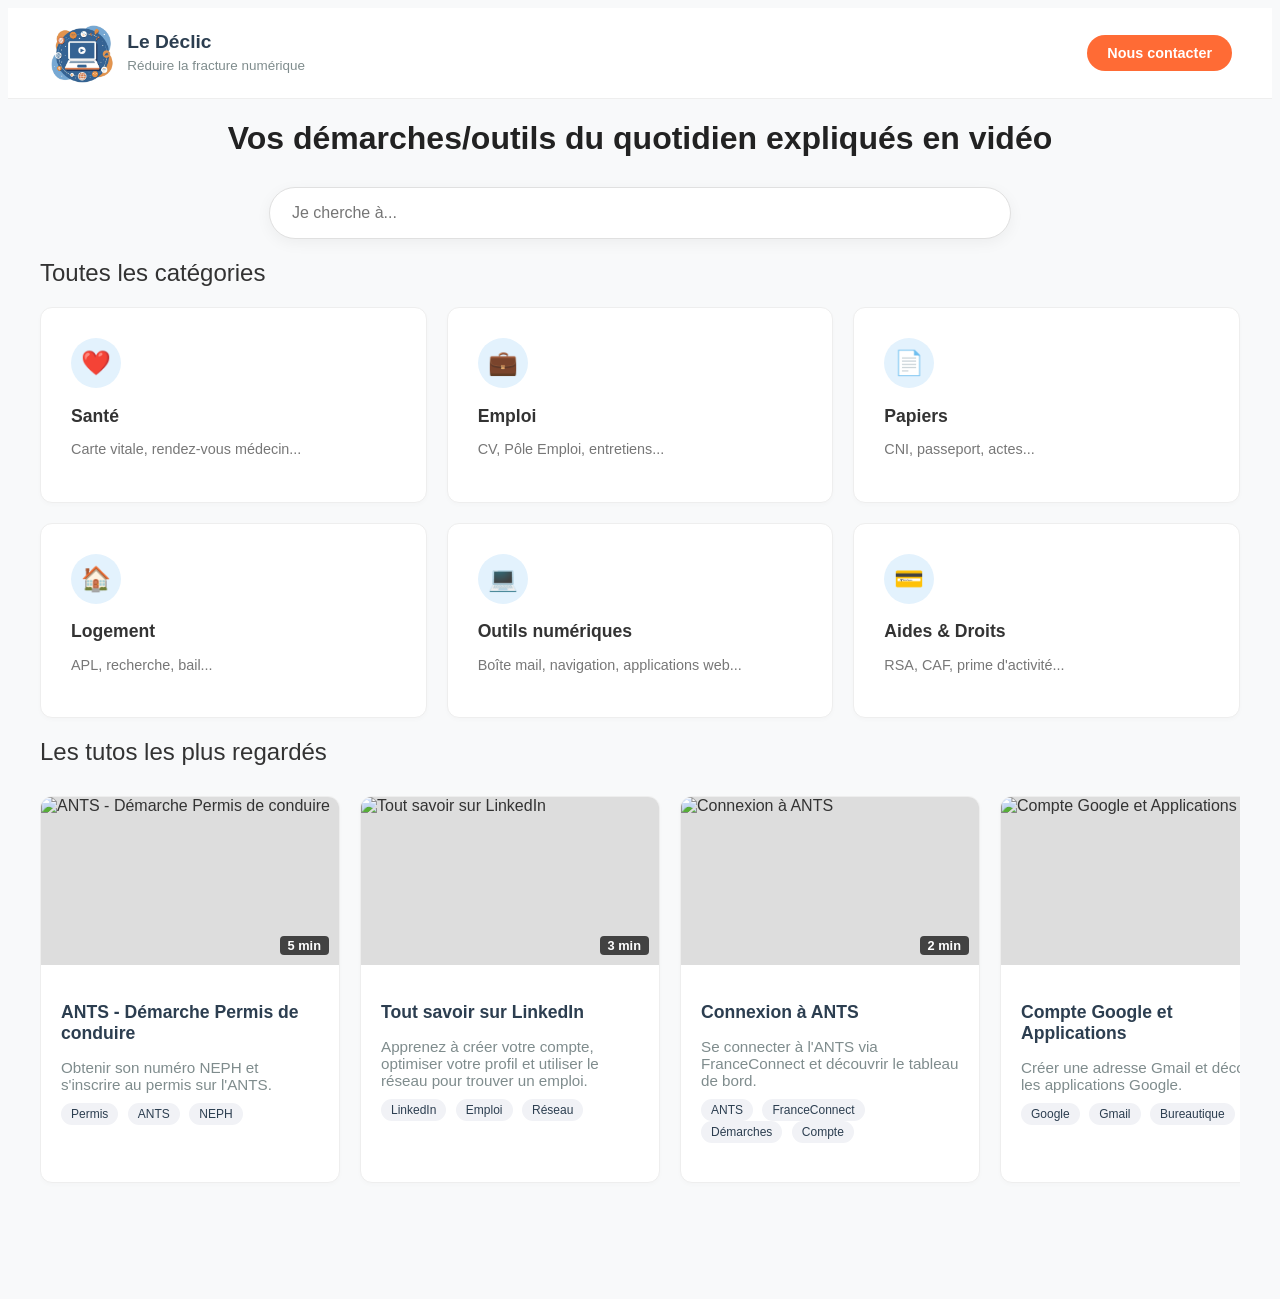
==== index.html @ ceb865ba "update files" ====
<!DOCTYPE html>
<html lang="fr">
<head>
    <meta charset="UTF-8"> <!--L'encodage des caractères.-->
    <meta name="viewport" content="width=device-width, initial-scale=1.0"> <!--Adapte la largeur de la page à la largeur de l'écran du téléphone.-->
    <meta name="google-site-verification" content="ZJ17U2MjwLPLSK6fsxYixqTYV027T-jlp7sGYkFUqGk" />
    <title>Le declic</title> <!--le titre de la page web-->
    <meta name="description" content="Le Déclic vous aide à réduire la fracture numérique avec des tutoriels vidéos simples pour vos démarches administratives et outils du quotidien (santé, emploi, impôts).">
    <link rel="stylesheet" href="style.css"> <!--connecter à notre CSS-->
</head>
<body>
    <nav class="entete"> <!--creation de l'entete-->
        <div class="logo">
            <img src="logo_declic.png" alt="Logo Le Déclic"> <!--ajout du logo-->
            <div> <strong>Le Déclic</strong><br>
                <small>Réduire la fracture numérique</small>
            </div>
        </div>
        <a href="https://docs.google.com/forms/d/e/1FAIpQLSfpw6yxnNbNqYryXsRxxkY8yEDxmKuPclJa8gB1R_F2c3tpLA/viewform?usp=publish-editor" class="bouton-contact">Nous contacter</a>

    </nav>

    <header class="main-title"> 
        <h1>Vos démarches/outils du quotidien expliqués en vidéo</h1>
        
        <div class="search-container"><!--utilisation de div pour grouper en bloc-->
            <input type="text" id="search-input" placeholder="Je cherche à..." class="search-input"> <!--input : La zone où l'utilisateur écrit.--> <!--placeholder : Le texte gris fantôme-->
        </div>

    </header>

    <main class="container">

        <div id="zone-recherche" style="display: none;">
            <h2>Résultats de la recherche <span id="compteur-resultats" style="font-size: 0.8rem; color: #777;"></span></h2>
            <div class="MEP-carte" id="container-resultats">
                </div>
            <hr style="margin: 40px 0; border: 0; border-top: 1px solid #eee;">
        </div>

        <div id="zone-categories"> <h2>Toutes les catégories</h2>
        
            <div class="MEP-carte">
                <div class="card js-trigger" data-target="sante">
                    <div class="icon-circle">❤️</div>
                    <h3>Santé</h3>
                    <p>Carte vitale, rendez-vous médecin...</p>
                </div>

                <div class="card js-trigger" data-target="emploi">
                    <div class="icon-circle">💼</div>
                    <h3>Emploi</h3>
                    <p>CV, Pôle Emploi, entretiens...</p>
                </div>

                <div class="card js-trigger" data-target="papiers">
                    <div class="icon-circle">📄</div>
                    <h3>Papiers</h3>
                    <p>CNI, passeport, actes...</p>
                </div>

                <div class="card js-trigger" data-target="logement">
                    <div class="icon-circle">🏠</div>
                    <h3>Logement</h3>
                    <p>APL, recherche, bail...</p>
                </div>

                <div class="card js-trigger" data-target="outils">
                    <div class="icon-circle">💻</div>
                    <h3>Outils numériques</h3>
                    <p>Boîte mail, navigation, applications web...</p>
                </div>

                <div class="card js-trigger" data-target="aide">
                    <div class="icon-circle">💳</div>
                    <h3>Aides & Droits</h3>
                    <p>RSA, CAF, prime d'activité...</p>
                </div>

            </div>
        </div>

    <div id="zone-tutos-populaires" style="margin-bottom: 40px;">
            <h2> Les tutos les plus regardés</h2>
            <div class="carousel" id="container-carousel">
                </div>
        </div>

    <section id="section-logement" class="section-videos" style="display: none;"> <!--section: indique que c'est un "chapitre" de la page; id: adresse de la zone; style: masquer par defaut-->
        <div class="video-header">
            <div>
                <h2>Logement</h2>
                <p>Tous les tutoriels pour trouver et gérer votre logement</p>
            </div>
            <a href="#" class="btn-masquer js-close">Masquer</a> <!--bouton cliquable pour masquer-->
        </div>

        <div class="MEP-carte" id="container-logement"> <!--gere la grille et recoit contenu par script java-->
            </div>

    </section>

    <section id="section-sante" class="section-videos" style="display: none;"> 
        <div class="video-header">
            <div>
                <h2>Santé</h2>
                <p>Vos droits et démarches santé</p>
            </div>
            <a href="#" class="btn-masquer js-close">Masquer</a>
        </div>

        <div class="MEP-carte" id="container-sante">
            </div>

    </section>

    <section id="section-emploi" class="section-videos" style="display: none;"> 
        <div class="video-header">
            <div>
                <h2>Emploi</h2>
                <p>Vos droits et démarches pour l'emploi</p>
            </div>
            <a href="#" class="btn-masquer js-close">Masquer</a>
        </div>

        <div class="MEP-carte" id="container-emploi">
            </div>

    </section>

    <section id="section-aide" class="section-videos" style="display: none;"> 
        <div class="video-header">
            <div>
                <h2>Aides et Droits</h2>
                <p>Vos droits et démarches pour les aides et droits</p>
            </div>
            <a href="#" class="btn-masquer js-close">Masquer</a>
        </div>

        <div class="MEP-carte" id="container-aide">
            </div>

    </section>

    <section id="section-papiers" class="section-videos" style="display: none;"> 
        <div class="video-header">
            <div>
                <h2>Papiers</h2>
                <p>Vos droits et démarches pour vos papiers</p>
            </div>
            <a href="#" class="btn-masquer js-close">Masquer</a>
        </div>

        <div class="MEP-carte" id="container-papiers">
            </div>

    </section>

    <section id="section-outils" class="section-videos" style="display: none;"> 
        <div class="video-header">
            <div>
                <h2>Outils numériques</h2>
                <p>Maîtrisez les outils essentiels d'Internet et de la bureautique.</p>
            </div>
            <a href="#" class="btn-masquer js-close">Masquer</a>
        </div>

        <div class="MEP-carte" id="container-outils">
            </div>

    </section>

    </main>


    <script src="data.js">
    </script>

    <script>
        document.addEventListener('DOMContentLoaded', () => { //securite: attend que la page soit chargee pour executer la suite

            // On récupère la mémoire des vidéos vues
            const videosVues = JSON.parse(localStorage.getItem('declic_vues')) || [];
            
        // --- LE CAROUSEL DES VIDÉOS POPULAIRES ---
            const containerCarousel = document.getElementById('container-carousel');
            
            // Ici, tu mets les ID des vidéos que tu veux afficher dans le carrousel !
            const videosPopulaires = ["permis-conduire","compte-linkedin", "connexion-ants", "compte-google","rediger-mail-gmail"];

            videosPopulaires.forEach(idVideo => {
                const info = catalogue[idVideo];
                if (info && containerCarousel) {
                    
                    // On prépare les badges comme d'habitude
                    const tagsHTML = info.tags.map(tag => `<span>${tag}</span>`).join(' ');
                    const badgeHTML = videosVues.includes(idVideo) ? `<span class="badge-vu">✅ Vu</span>` : '';
                    
                    const carteHTML = `
                        <a href="video.html?id=${idVideo}" style="text-decoration: none; color: inherit;">
                            <div class="card-video">
                                <div class="thumbnail">
                                    ${badgeHTML}
                                    <img src="https://img.youtube.com/vi/${info.youtubeId}/hqdefault.jpg" alt="${info.titre}">
                                    <span class="duree">${info.duree}</span>
                                </div>
                                <div class="video-content">
                                    <h3>${info.titre}</h3>
                                    <p class="description">${info.description}</p>
                                    <div class="tags">${tagsHTML}</div>
                                </div>
                            </div>
                        </a>
                    `;
                    containerCarousel.innerHTML += carteHTML;
                }
            });



            // --- PARTIE 1 : LE GÉNÉRATEUR DE CARTES  ---
            
            // On boucle sur chaque vidéo du catalogue
            // Object.entries transforme ton catalogue en une liste utilisable
            for (const [idVideo, info] of Object.entries(catalogue)) {
                const container = document.getElementById(`container-${info.categorie}`); //tri des infos : recherche div correspondant
                
                if (container) { //verifie si la boite existe
                    // On prépare les petits tags (badges)
                    const tagsHTML = info.tags.map(tag => `<span>${tag}</span>`).join(' ');// map() transforme la liste ["a", "b"] en "<span>a</span><span>b</span>"

                    const badgeHTML = videosVues.includes(idVideo) ? `<span class="badge-vu">✅ Vu</span>` : ''; // On vérifie si l'ID est dans la mémoire. Si oui, on prépare le badge.

                    // on cree le HTML de la carte
                    const carteHTML = `
                        <a href="video.html?id=${idVideo}" style="text-decoration: none; color: inherit;">
                            <div class="card-video">
                                <div class="thumbnail">
                                    ${badgeHTML}
                                    <img src="https://img.youtube.com/vi/${info.youtubeId}/hqdefault.jpg" alt="${info.titre}">
                                    <span class="duree">${info.duree}</span>
                                </div>
                                <div class="video-content">
                                    <h3>${info.titre}</h3>
                                    <p class="description">${info.description}</p>
                                    <div class="tags">
                                        ${tagsHTML}
                                    </div>
                                </div>
                            </div>
                        </a>
                    `;

                    // 3. On injecte la carte dans la boite
                    container.innerHTML += carteHTML;
                }
            }


// --- PARTIE 2 : LA NAVIGATION ---
        
        const triggers = document.querySelectorAll('.js-trigger'); //recupere tous les boutons
        const allSections = document.querySelectorAll('.section-videos'); //recupere les zones cachees

        triggers.forEach(card => {
            card.addEventListener('click', function() { //quand on clique :
                const targetName = this.getAttribute('data-target'); //recupere mot-cle de la categorie
                const targetSection = document.getElementById('section-' + targetName); //trouve dans la page la section correspondante à l'id

                if (targetSection) {
                    const isDejaOuvert = targetSection.style.display === 'block'; //on regarde si cette section est deja ouverte

                    allSections.forEach(sec => sec.style.display = 'none'); //ferme toutes les sections (comme ça on repart à zéro)

                    if (!isDejaOuvert) { //logique de bascule
                        targetSection.style.display = 'block';

                        setTimeout(() => { //attend un tout petit peu et on scrolle
                            targetSection.scrollIntoView({ behavior: 'smooth', block: 'start' });
                        }, 50);
                    }
                }
            });
        });

        // bouton "Masquer"
        document.body.addEventListener('click', function(e) { //document.body: partie visible par utilisateur de la page; addEventListener('click', ...): enregistre l'ensemble des clicks; function(e): rapport d'incident, fonction se declence au click avec pour event 'e'
            if (e.target.classList.contains('js-close')) { //filtre : remonte à la balise et regarde si l'element clique porte le badge 'js-close'
                e.preventDefault(); //bloque comportement par defaut: evite la balise '#' qui fait remonter en haut de la page
                e.target.closest('.section-videos').style.display = 'none'; //.closest('.section-videos'): remontre l'abre parent jusqu'à 'section-videos'; puis cache la section
            }
        });

    // --- PARTIE 3 : LE MOTEUR DE RECHERCHE ---

        const searchInput = document.getElementById('search-input');
        const zoneRecherche = document.getElementById('zone-recherche');
        const containerResultats = document.getElementById('container-resultats');
        const zoneCategories = document.getElementById('zone-categories');
        const compteurResultats = document.getElementById('compteur-resultats');

        // On écoute ce que l'utilisateur tape
        searchInput.addEventListener('input', (e) => {
            const texteRecherche = e.target.value.toLowerCase(); // On met tout en minuscule pour comparer (CAF = caf)

            // SCENARIO 1 : Le champ est vide -> On remet l'affichage normal
            if (texteRecherche === "") {
                zoneRecherche.style.display = 'none';
                zoneCategories.style.display = 'block';
                return; // On arrête la fonction ici
            }

            // SCENARIO 2 : Il y a du texte -> On lance la recherche
            zoneRecherche.style.display = 'block';
            zoneCategories.style.display = 'none';
            containerResultats.innerHTML = ''; // On vide les anciens résultats

            let nombreTrouve = 0;

            // On cherche dans tout le catalogue
            for (const [idVideo, info] of Object.entries(catalogue)) {
                // On vérifie si le texte est dans le TITRE ou dans les TAGS
                const titreOk = info.titre.toLowerCase().includes(texteRecherche);
                // info.tags est une liste, on vérifie si l'un des tags contient le texte
                const tagOk = info.tags.some(tag => tag.toLowerCase().includes(texteRecherche));

                if (titreOk || tagOk) {
                    nombreTrouve++;
                    
                    // On recycle ton code de création de carte (copier-coller intelligent)
                    const tagsHTML = info.tags.map(tag => `<span>${tag}</span>`).join(' ');
                    
                    const carteHTML = `
                        <a href="video.html?id=${idVideo}" style="text-decoration: none; color: inherit;">
                            <div class="card-video">
                                <div class="thumbnail">
                                    <img src="https://img.youtube.com/vi/${info.youtubeId}/hqdefault.jpg" alt="${info.titre}">
                                    <span class="duree">${info.duree}</span>
                                </div>
                                <div class="video-content">
                                    <h3>${info.titre}</h3>
                                    <p class="description">${info.description}</p>
                                    <div class="tags">${tagsHTML}</div>
                                </div>
                            </div>
                        </a>
                    `;
                    containerResultats.innerHTML += carteHTML;
                }
            }

            // Petit détail UX : Afficher combien on a trouvé
            if (nombreTrouve === 0) {
                containerResultats.innerHTML = '<p>Aucun résultat trouvé pour cette recherche.</p>';
                compteurResultats.innerText = '';
            } else {
                compteurResultats.innerText = `(${nombreTrouve} vidéo${nombreTrouve > 1 ? 's' : ''})`;
            }
        });

        });
    </script>
</body>
</html>
---- style.css ----
body { /*les règles de base : police,couleur */
    font-family: 'Segoe UI', sans-serif; /* sans-serif : backup */
    background-color: #f8f9fa; /* Gris très clair */
    color: #333;
}

/* 1. L'entete ' */
.entete {
    background: white;
    padding: 15px 40px; /* espace de l'entete */
    display: flex; /* Active le mode alignement */
    justify-content: space-between; /* Pousse le logo à gauche et le bouton à droite */
    align-items: center;
    border-bottom: 1px solid #eee; /*Une ligne fine grise en bas pour séparer le menu du reste.*/
}

.logo {
    font-size: 1.2rem;
    color: #2c3e50;
    display: flex; /* Pour bien aligner l'image avec le texte */
    align-items: center;
    gap: 10px; /*espace entre le logo et le texte*/
}
.logo img {
    height: 60px; /* Ajuste ce chiffre selon la taille voulue */
    width: auto; /* Garde les proportions de l'image */
}

.logo small {
    color: #7f8c8d;
    font-size: 0.7em; /* 70% de la taille normale */
}

.bouton-contact {
    background-color: #ff6b35; /* L'orange image */
    color: white;
    text-decoration: none; /*Supprime le soulignement moche par défaut des liens bleus.*/
    padding: 10px 20px;
    border-radius: 50px; /* Bords très ronds */
    font-weight: bold;
    font-size: 0.9rem;
}

/* 2. Le titre principal (Recherche) */
.main-title {
    text-align: center;
    padding: 0px 20px;
}

h1 {
    font-size: 2rem;
    margin-bottom: 30px;
    color: #222;
    font-weight: 600;
}

/* La barre de recherche */
.search-container {
    background: white;
    width: 100%;
    max-width: 700px; /* Ne dépasse pas 700px de large */
    margin: 0 auto; /* Centre la barre */
    padding: 15px 20px;
    border-radius: 50px; /* Bords ronds */
    box-shadow: 0 4px 15px rgba(0,0,0,0.05); /* Ombre douce */
    align-items: center;
    border: 1px solid #e0e0e0;
}

.search-input {
    border: none; /* Enlève la bordure moche par défaut */
    outline: none; /* Enlève le cadre bleu quand on clique */
    width: 100%;
    font-size: 1rem;
    color: #555;
}

/* 3. LA GRILLE DE CARTES */
.container {
    max-width: 1200px;
    margin: 0 auto;
    padding-bottom: 50px; /* 👈 Ajoute une marge de sécurité en bas de chaque page */
}

h2 {
    margin-bottom: 20px;
    font-weight: 500;
}

/* Le système de grille */
.MEP-carte {
    display: grid; /* MEP de grille */
    grid-template-columns: repeat(auto-fit, minmax(300px, 1fr)); /* Magie : s'adapte aux écrans */
    gap: 20px; /* Espace entre les cartes */
}

/* Grille spécifique pour les vidéos : forcé à 2 colonnes max */
.section-videos .MEP-carte, 
#zone-recherche .MEP-carte {
    grid-template-columns: repeat(2, 1fr);
}

/* Le design d'une carte individuelle */
.card {
    background: white;
    padding: 30px;
    border-radius: 12px; /* Coins arrondis */
    border: 1px solid #eee; /* Bordure très fine */
    box-shadow: 0 2px 5px rgba(0,0,0,0.02); /* Ombre très légère */
    cursor: pointer; /* change le curseur de ta souris */
    transition: transform 0.2s;
}

.card:hover {
    transform: translateY(-5px); /* La carte monte un peu quand on la survole */
    box-shadow: 0 10px 20px rgba(0,0,0,0.05);
}

.icon-circle {
    background-color: #e3f2fd; /* Bleu très pâle */
    width: 50px;
    height: 50px;
    border-radius: 50%; /* Cercle parfait */
    display: flex;
    align-items: center;
    justify-content: center;
    font-size: 1.5rem;
    margin-bottom: 15px;
    color: #2196f3; /* Bleu des icônes */
}

.card h3 {
    margin-bottom: 10px;
    font-size: 1.1rem;
}

.card p {
    color: #777;
    font-size: 0.9rem;
}

/* --- STYLE DES SECTIONS VIDÉOS --- */

.section-videos {
    margin-top: 40px;
    border-top: 1px solid #eee;
    padding-top: 30px;
    animation: fadeIn 0.5s; /* Petit effet d'apparition fluide */
}

/* En-tête de la section vidéo (Titre + Masquer) */
.video-header {
    display: flex;
    justify-content: space-between;
    align-items: flex-start;
    margin-bottom: 25px;
}

.btn-masquer {
    color: #7f8c8d;
    text-decoration: underline; /*souligne pour montrer que c'est un lien*/
    font-size: 0.9rem;
    cursor: pointer;
}

/* --- CARTE VIDÉO SPÉCIFIQUE --- */
.card-video {
    background: white;
    border-radius: 12px;
    overflow: hidden; /* Empêche l'image de dépasser des coins arrondis */
    border: 1px solid #eee;
    box-shadow: 0 2px 5px rgba(0,0,0,0.02);
    cursor: pointer;
    transition: transform 0.2s;
}

.card-video:hover {
    transform: translateY(-5px);
}

/* Zone Image */
.thumbnail { /*miniature: cadre qui entoure image*/
    position: relative; /* Important pour placer la durée par dessus */
    aspect-ratio: 16 / 9;
    background-color: #ddd;
}

.thumbnail img {
    width: 100%;
    height: 100%;
    object-fit: cover; /* L'image remplit bien la zone */
}

.duree {
    position: absolute;
    bottom: 10px;
    right: 10px;
    background: rgba(0, 0, 0, 0.7); /* Fond noir transparent */
    color: white;
    padding: 2px 8px;
    border-radius: 4px;
    font-size: 0.8rem;
    font-weight: bold;
}

/* Zone Texte */
.video-content {
    padding: 20px;
}

.video-content h3 {
    font-size: 1.1rem;
    margin-bottom: 5px;
    color: #2c3e50;
}

.description {
    color: #7f8c8d;
    font-size: 0.95rem;
    margin-bottom: 10px;
}

.video-content small {
    display: block;
    color: #95a5a6;
    margin-bottom: 15px;
    font-size: 0.8rem;
}

/* Les petits badges gris (tags) */
.tags span {
    background: #f1f2f6;
    padding: 4px 10px;
    border-radius: 20px;
    font-size: 0.75rem;
    color: #2c3e50;
    margin-right: 5px;
    display: inline-block;
}

/* Petite animation pour l'ouverture */
@keyframes fadeIn {
    from { opacity: 0; transform: translateY(10px); }
    to { opacity: 1; transform: translateY(0); }
}

/* --- BADGE DE PROGRESSION --- */
.badge-vu {
    position: absolute;
    top: 10px;
    left: 10px;
    background: #2ecc71; /* Un beau vert pour dire "Validé" */
    color: white;
    padding: 4px 10px;
    border-radius: 20px;
    font-size: 0.8rem;
    font-weight: bold;
    z-index: 2; /* Pour être sûr qu'il passe par dessus l'image */
}

/* --- CAROUSEL --- */
.carousel {
    display: flex;
    overflow-x: auto; /* Active le défilement horizontal */
    gap: 20px;
    padding: 10px 5px 20px 5px; /* Laisse de la place pour l'ombre au survol */
    scroll-snap-type: x mandatory; /* Effet "aimant" très satisfaisant sur téléphone */
    -webkit-overflow-scrolling: touch; /* Rend le glissement très fluide sur mobile */
}

/* On stylise la barre de défilement pour la rendre discrète et élégante */
.carousel::-webkit-scrollbar {
    height: 8px;
}
.carousel::-webkit-scrollbar-track {
    background: #f1f1f1;
    border-radius: 10px;
}
.carousel::-webkit-scrollbar-thumb {
    background: #c1c1c1;
    border-radius: 10px;
}

/* On force la largeur des LIENS qui contiennent les cartes */
.carousel a {
    flex: 0 0 300px; /* C'est le lien qui fixe la largeur maintenant */
    scroll-snap-align: start; /* S'aimante au début du cadre */
    display: block; /* Indispensable pour qu'un lien se comporte comme une boîte */
}

/* La carte prend simplement toute la place dans son lien */
.carousel .card-video {
    height: 100%; 
}

/* --- FAQ ACCORDÉON --- */
.faq-container {
    margin-top: 25px;
}

.faq-item {
    background: white;
    border: 1px solid #eee;
    border-radius: 8px;
    margin-bottom: 10px;
    overflow: hidden;
    box-shadow: 0 2px 5px rgba(0,0,0,0.02);
}

.faq-question {
    padding: 15px 20px;
    cursor: pointer;
    font-weight: 600;
    display: flex;
    justify-content: space-between;
    align-items: center;
    transition: background 0.3s;
}

.faq-question:hover {
    background: #f8f9fa;
}

.faq-reponse {
    padding: 0 20px;
    max-height: 0; /* Caché par défaut */
    overflow: hidden;
    transition: max-height 0.3s ease-out, padding 0.3s;
    color: #555;
    line-height: 1.6;
    border-top: 0 solid #eee;
}
.fleche {
    margin-left: 15px; /* Évite que la flèche ne colle au texte */
    font-size: 0.8rem;
    color: #999;
}

/* Classe ajoutée par le JavaScript quand on ouvre */
.faq-item.active .faq-reponse {
    max-height: 200px; /* On laisse de la place pour le texte */
    padding: 15px 20px;
    border-top-width: 1px;
}

/* =========================================
   VERSION MOBILE (Pour les écrans < 768px)
   ========================================= */
@media (max-width: 768px) {

    /* 1. L'Entête plus compact */
    .entete {
        padding: 10px 15px; /* On réduit les marges (avant: 15px 40px) */
        flex-direction: column; /* On empile Logo et Bouton l'un sur l'autre */
        gap: 10px; /* Un petit espace entre les deux */
    }

    .logo img {
        height: 40px; /* On réduit le logo (avant: 60px) */
    }

    .bouton-contact {
        width: 100%; /* Le bouton prend toute la largeur */
        text-align: center; /* Texte centré */
        padding: 8px 0; /* Un peu moins épais */
    }

    /* 2. Le Titre et la Recherche */
    .main-title {
        padding: 0px 15px; /* Moins d'espace vide autour */
    }

    h1 {
        font-size: 1.5rem; /* Titre plus petit (avant: 2rem) */
    }

    .search-container {
        width: 100%; /* Prend toute la largeur dispo */
        box-sizing: border-box; /* S'assure que le padding ne casse pas la largeur */
    }

    /* 3. La Grille de Catégories (2 par ligne) */
    .MEP-carte {
        grid-template-columns: repeat(auto-fit, minmax(140px, 1fr));
        gap: 10px; /* Espace réduit entre les cartes */
    }
    
    .section-videos .MEP-carte, #zone-recherche .MEP-carte {
        grid-template-columns: 1fr;
    }
    
    .card {
        padding: 15px; /* Moins de marge à l'intérieur des cartes */
    }
    
    .icon-circle {
        width: 40px;
        height: 40px;
        font-size: 1.2rem;
        margin-bottom: 10px;
    }

    .card h3 {
        font-size: 1rem; /* Titre de carte un peu plus petit */
    }

    /* 4. Gestion de l'entête vidéo (Titre long qui casse tout) */
    .video-header {
        flex-direction: column; /* On met le bouton Masquer SOUS le titre */
        align-items: flex-start;
        gap: 10px;
    }
    
    /* Sur petit écran de téléphone, on rétrécit un peu la carte */
    .carousel a {
        flex: 0 0 260px; 
    }
}
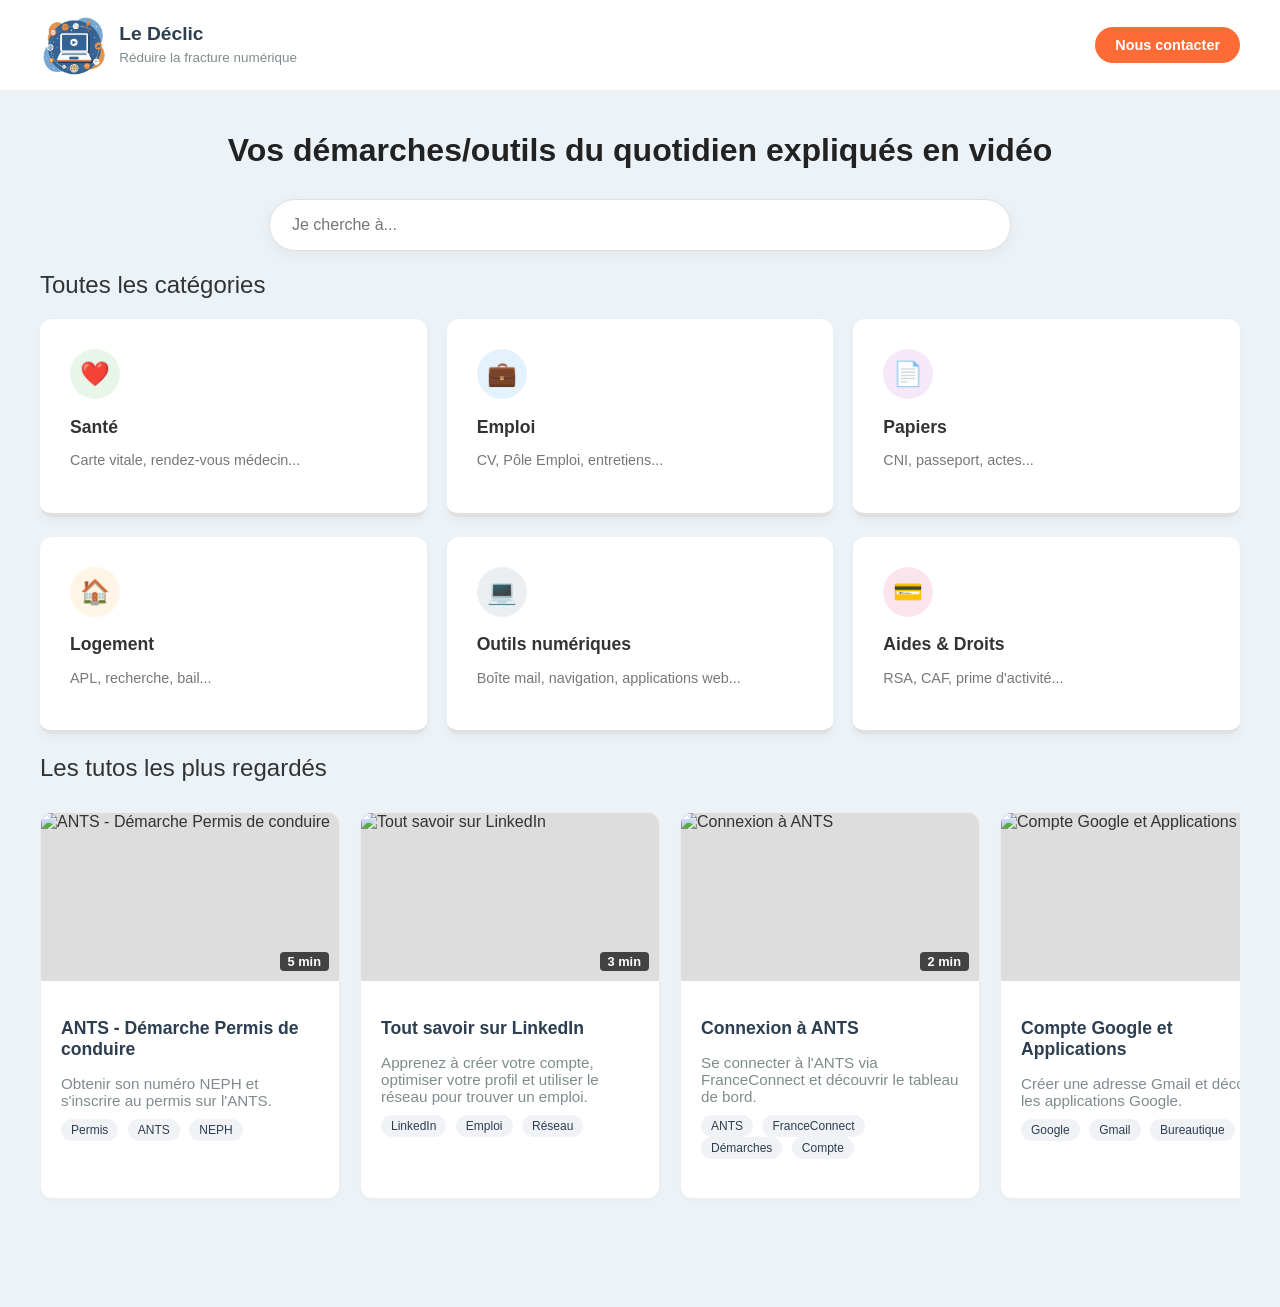
==== commit 3670a3c0: "a" ====
--- a/index.html
+++ b/index.html
@@ -94,8 +94,8 @@
             </div>
             <a href="#" class="btn-masquer js-close">Masquer</a> <!--bouton cliquable pour masquer-->
         </div>
-
-        <div class="MEP-carte" id="container-logement"> <!--gere la grille et recoit contenu par script java-->
+        <!--gere la grille et recoit contenu par script java-->
+        <div class="MEP-carte" id="container-logement"> 
             </div>
 
     </section>
@@ -256,6 +256,23 @@
                 }
             }
 
+            // On liste toutes les catégories de ton site
+            const toutesLesCategories = ['sante', 'emploi', 'papiers', 'logement', 'outils', 'aide'];
+            
+            toutesLesCategories.forEach(cat => {
+                const container = document.getElementById(`container-${cat}`);
+                
+                // Si la boîte existe et qu'elle est totalement vide (0 vidéo dedans)
+                if (container && container.innerHTML.trim() === '') {
+                    container.innerHTML = `
+                        <div style="grid-column: 1 / -1; text-align: center; padding: 50px 20px; background: #fff; border-radius: 12px; border: 2px dashed #e0e0e0;">
+                            <span style="font-size: 2.5rem; display: block; margin-bottom: 15px;">🚧</span>
+                            <h3 style="color: #2c3e50; margin-bottom: 5px;">Vidéos en cours de création</h3>
+                            <p style="color: #7f8c8d; font-size: 0.95rem;">Nos tutoriels pour cette catégorie arrivent très vite. Merci de votre patience !</p>
+                        </div>
+                    `;
+                }
+            });
 
 // --- PARTIE 2 : LA NAVIGATION ---
         
@@ -327,7 +344,6 @@
                 if (titreOk || tagOk) {
                     nombreTrouve++;
                     
-                    // On recycle ton code de création de carte (copier-coller intelligent)
                     const tagsHTML = info.tags.map(tag => `<span>${tag}</span>`).join(' ');
                     
                     const carteHTML = `
@@ -349,7 +365,7 @@
                 }
             }
 
-            // Petit détail UX : Afficher combien on a trouvé
+            // Afficher combien on a trouvé
             if (nombreTrouve === 0) {
                 containerResultats.innerHTML = '<p>Aucun résultat trouvé pour cette recherche.</p>';
                 compteurResultats.innerText = '';
--- a/style.css
+++ b/style.css
@@ -1,22 +1,47 @@
+/* =========================================
+   VARIABLES GLOBALES (Le dictionnaire du site)
+   ========================================= */
+:root {
+    /* Couleurs de base */
+    --fond-site: #ebf2f8;
+    --orange-declic: #ff6b35;
+    --blanc-pur: #ffffff;
+    
+    /* Couleurs de texte */
+    --texte-principal: #333333;
+    --texte-titre: #2c3e50;
+    --texte-secondaire: #7f8c8d;
+    
+    /* Couleurs d'interface */
+    --bordure-claire: #eeeeee;
+    --bordure-sombre: #e0e0e0;
+    --vert-succes: #2ecc71;
+    --bleu-info: #3498db;
+    --gris-badge: #f1f2f6;
+}
+
+/* =========================================*/
+
 body { /*les règles de base : police,couleur */
     font-family: 'Segoe UI', sans-serif; /* sans-serif : backup */
-    background-color: #f8f9fa; /* Gris très clair */
-    color: #333;
+    background-color: var(--fond-site); /* Gris très clair */
+    color: var(--texte-principal);
+    margin: 0; /* Retire les marges par défaut du navigateur */
 }
 
 /* 1. L'entete ' */
 .entete {
-    background: white;
+    background: var(--blanc-pur);
     padding: 15px 40px; /* espace de l'entete */
     display: flex; /* Active le mode alignement */
     justify-content: space-between; /* Pousse le logo à gauche et le bouton à droite */
     align-items: center;
-    border-bottom: 1px solid #eee; /*Une ligne fine grise en bas pour séparer le menu du reste.*/
+    border-bottom: 1px solid var(--bordure-claire); /*Une ligne fine grise en bas pour séparer le menu du reste.*/
 }
 
 .logo {
     font-size: 1.2rem;
-    color: #2c3e50;
+    color: var(--texte-titre);
     display: flex; /* Pour bien aligner l'image avec le texte */
     align-items: center;
     gap: 10px; /*espace entre le logo et le texte*/
@@ -27,13 +52,13 @@
 }
 
 .logo small {
-    color: #7f8c8d;
+    color: var(--texte-secondaire);
     font-size: 0.7em; /* 70% de la taille normale */
 }
 
 .bouton-contact {
-    background-color: #ff6b35; /* L'orange image */
-    color: white;
+    background-color: var(--orange-declic); /* L'orange image */
+    color: var(--blanc-pur);
     text-decoration: none; /*Supprime le soulignement moche par défaut des liens bleus.*/
     padding: 10px 20px;
     border-radius: 50px; /* Bords très ronds */
@@ -44,7 +69,7 @@
 /* 2. Le titre principal (Recherche) */
 .main-title {
     text-align: center;
-    padding: 0px 20px;
+    padding: 20px 20px 0px 20px;
 }
 
 h1 {
@@ -54,9 +79,14 @@
     font-weight: 600;
 }
 
+h2 {
+    margin-bottom: 20px;
+    font-weight: 500;
+}
+
 /* La barre de recherche */
 .search-container {
-    background: white;
+    background: var(--blanc-pur);
     width: 100%;
     max-width: 700px; /* Ne dépasse pas 700px de large */
     margin: 0 auto; /* Centre la barre */
@@ -64,7 +94,7 @@
     border-radius: 50px; /* Bords ronds */
     box-shadow: 0 4px 15px rgba(0,0,0,0.05); /* Ombre douce */
     align-items: center;
-    border: 1px solid #e0e0e0;
+    border: 1px solid var(--bordure-sombre);
 }
 
 .search-input {
@@ -82,11 +112,6 @@
     padding-bottom: 50px; /* 👈 Ajoute une marge de sécurité en bas de chaque page */
 }
 
-h2 {
-    margin-bottom: 20px;
-    font-weight: 500;
-}
-
 /* Le système de grille */
 .MEP-carte {
     display: grid; /* MEP de grille */
@@ -102,22 +127,17 @@
 
 /* Le design d'une carte individuelle */
 .card {
-    background: white;
+    background: var(--blanc-pur);
     padding: 30px;
-    border-radius: 12px; /* Coins arrondis */
-    border: 1px solid #eee; /* Bordure très fine */
-    box-shadow: 0 2px 5px rgba(0,0,0,0.02); /* Ombre très légère */
-    cursor: pointer; /* change le curseur de ta souris */
-    transition: transform 0.2s;
-}
-
-.card:hover {
-    transform: translateY(-5px); /* La carte monte un peu quand on la survole */
-    box-shadow: 0 10px 20px rgba(0,0,0,0.05);
+    border-radius: 12px;
+    border: none; /* On enlève le gris triste */
+    border-bottom: 4px solid var(--bordure-sombre); /* Faux effet 3D en bas */
+    box-shadow: 0 4px 10px rgba(0,0,0,0.04);
+    cursor: pointer;
+    transition: all 0.3s ease; /* Animation fluide */
 }
 
 .icon-circle {
-    background-color: #e3f2fd; /* Bleu très pâle */
     width: 50px;
     height: 50px;
     border-radius: 50%; /* Cercle parfait */
@@ -126,7 +146,7 @@
     justify-content: center;
     font-size: 1.5rem;
     margin-bottom: 15px;
-    color: #2196f3; /* Bleu des icônes */
+    background-color: var(--bordure-claire); /* Couleur de secours */
 }
 
 .card h3 {
@@ -139,11 +159,33 @@
     font-size: 0.9rem;
 }
 
+/* --- COULEURS PAR CATÉGORIE --- */
+
+/* On stocke les couleurs pour chaque catégorie */
+.card[data-target="sante"]   { --cat-bg: #e8f5e9; --cat-color: var(--vert-succes); --cat-shadow: rgba(46, 204, 113, 0.15); }
+.card[data-target="emploi"]  { --cat-bg: #e3f2fd; --cat-color: var(--bleu-info);   --cat-shadow: rgba(52, 152, 219, 0.15); }
+.card[data-target="papiers"] { --cat-bg: #f4e8f9; --cat-color: #9b59b6;            --cat-shadow: rgba(155, 89, 182, 0.15); }
+.card[data-target="logement"]{ --cat-bg: #fef5e7; --cat-color: #f1c40f;            --cat-shadow: rgba(241, 196, 15, 0.15); }
+.card[data-target="outils"]  { --cat-bg: #eceff1; --cat-color: #34495e;            --cat-shadow: rgba(52, 73, 94, 0.15); }
+.card[data-target="aide"]    { --cat-bg: #fce4ec; --cat-color: #e84393;            --cat-shadow: rgba(232, 67, 147, 0.15); }
+
+/* le navigateur fait le travail automatiquement pour l'affichage et l'animation ! */
+.card[data-target] .icon-circle { 
+    background-color: var(--cat-bg); 
+    color: var(--cat-color); 
+}
+
+.card[data-target]:hover {
+    transform: translateY(-5px);
+    border-bottom-color: var(--cat-color);
+    box-shadow: 0 15px 25px var(--cat-shadow);
+}
+
 /* --- STYLE DES SECTIONS VIDÉOS --- */
 
 .section-videos {
     margin-top: 40px;
-    border-top: 1px solid #eee;
+    border-top: 1px solid var(--bordure-claire);
     padding-top: 30px;
     animation: fadeIn 0.5s; /* Petit effet d'apparition fluide */
 }
@@ -157,7 +199,7 @@
 }
 
 .btn-masquer {
-    color: #7f8c8d;
+    color: var(--texte-secondaire);
     text-decoration: underline; /*souligne pour montrer que c'est un lien*/
     font-size: 0.9rem;
     cursor: pointer;
@@ -165,13 +207,14 @@
 
 /* --- CARTE VIDÉO SPÉCIFIQUE --- */
 .card-video {
-    background: white;
+    background: var(--blanc-pur);
     border-radius: 12px;
     overflow: hidden; /* Empêche l'image de dépasser des coins arrondis */
-    border: 1px solid #eee;
+    border: 1px solid var(--bordure-claire);
     box-shadow: 0 2px 5px rgba(0,0,0,0.02);
     cursor: pointer;
     transition: transform 0.2s;
+    height: 100%;
 }
 
 .card-video:hover {
@@ -196,7 +239,7 @@
     bottom: 10px;
     right: 10px;
     background: rgba(0, 0, 0, 0.7); /* Fond noir transparent */
-    color: white;
+    color: var(--blanc-pur);
     padding: 2px 8px;
     border-radius: 4px;
     font-size: 0.8rem;
@@ -211,29 +254,22 @@
 .video-content h3 {
     font-size: 1.1rem;
     margin-bottom: 5px;
-    color: #2c3e50;
+    color: var(--texte-titre);
 }
 
 .description {
-    color: #7f8c8d;
+    color: var(--texte-secondaire);
     font-size: 0.95rem;
     margin-bottom: 10px;
 }
 
-.video-content small {
-    display: block;
-    color: #95a5a6;
-    margin-bottom: 15px;
-    font-size: 0.8rem;
-}
-
 /* Les petits badges gris (tags) */
 .tags span {
-    background: #f1f2f6;
+    background: var(--gris-badge);
     padding: 4px 10px;
     border-radius: 20px;
     font-size: 0.75rem;
-    color: #2c3e50;
+    color: var(--texte-titre);
     margin-right: 5px;
     display: inline-block;
 }
@@ -249,8 +285,8 @@
     position: absolute;
     top: 10px;
     left: 10px;
-    background: #2ecc71; /* Un beau vert pour dire "Validé" */
-    color: white;
+    background: var(--vert-succes); /* Un beau vert pour dire "Validé" */
+    color: var(--blanc-pur);
     padding: 4px 10px;
     border-radius: 20px;
     font-size: 0.8rem;
@@ -269,17 +305,9 @@
 }
 
 /* On stylise la barre de défilement pour la rendre discrète et élégante */
-.carousel::-webkit-scrollbar {
-    height: 8px;
-}
-.carousel::-webkit-scrollbar-track {
-    background: #f1f1f1;
-    border-radius: 10px;
-}
-.carousel::-webkit-scrollbar-thumb {
-    background: #c1c1c1;
-    border-radius: 10px;
-}
+.carousel::-webkit-scrollbar { height: 8px; }
+.carousel::-webkit-scrollbar-track { background: #f1f1f1; border-radius: 10px; }
+.carousel::-webkit-scrollbar-thumb { background: #c1c1c1; border-radius: 10px; }
 
 /* On force la largeur des LIENS qui contiennent les cartes */
 .carousel a {
@@ -288,10 +316,18 @@
     display: block; /* Indispensable pour qu'un lien se comporte comme une boîte */
 }
 
-/* La carte prend simplement toute la place dans son lien */
-.carousel .card-video {
-    height: 100%; 
-}
+/* =========================================
+   PAGE VIDÉO UNIQUE (LAYOUT, FAQ, CHECKLIST)
+   ========================================= */
+
+.video-page-layout {
+    display: flex;          /* Active les deux colonnes */
+    gap: 30px;              /* Espace entre vidéo et aide */
+    align-items: flex-start;
+}
+
+.video-main-col { flex: 3; } /* La vidéo prend 75% de la largeur */
+.video-side-col { flex: 1; } /* La colonne d'aide prend 1/3 */
 
 /* --- FAQ ACCORDÉON --- */
 .faq-container {
@@ -299,8 +335,8 @@
 }
 
 .faq-item {
-    background: white;
-    border: 1px solid #eee;
+    background: var(--blanc-pur);
+    border: 1px solid var(--bordure-claire);
     border-radius: 8px;
     margin-bottom: 10px;
     overflow: hidden;
@@ -328,7 +364,7 @@
     transition: max-height 0.3s ease-out, padding 0.3s;
     color: #555;
     line-height: 1.6;
-    border-top: 0 solid #eee;
+    border-top: 0 solid var(--bordure-claire);
 }
 .fleche {
     margin-left: 15px; /* Évite que la flèche ne colle au texte */
@@ -341,6 +377,51 @@
     max-height: 200px; /* On laisse de la place pour le texte */
     padding: 15px 20px;
     border-top-width: 1px;
+}
+
+/* --- DESIGN DE LA CHECKLIST (PC & MOBILE) --- */
+.checklist-container {
+    background-color: #fff9f4;
+    border-left: 5px solid var(--orange-declic);
+    padding: 20px;
+    border-radius: 8px;
+    margin-bottom: 20px;
+}
+
+.checklist-item {
+    display: flex;
+    align-items: center;
+    gap: 10px;
+    margin-top: 10px;
+    font-size: 0.95rem;
+    cursor: pointer;
+}
+
+.checklist-item input { 
+    width: 18px; 
+    height: 18px; 
+    cursor: pointer; 
+}
+
+.lexique-container {
+    background-color: #f0f8ff; /* Bleu très très pâle (AliceBlue) */
+    border-left: 5px solid var(--bleu-info); /* Bleu information */
+    padding: 20px;
+    border-radius: 8px;
+    margin-bottom: 20px;
+}
+
+.lexique-item {
+    margin-top: 12px;
+    font-size: 0.9rem;
+    line-height: 1.4;
+}
+
+.lexique-mot {
+    font-weight: bold;
+    color: var(--texte-titre);
+    display: block; /* Met le mot sur sa propre ligne */
+    margin-bottom: 2px;
 }
 
 /* =========================================
@@ -415,4 +496,9 @@
     .carousel a {
         flex: 0 0 260px; 
     }
+
+    .video-page-layout {
+        flex-direction: column;
+        gap: 5px;
+    }
 }
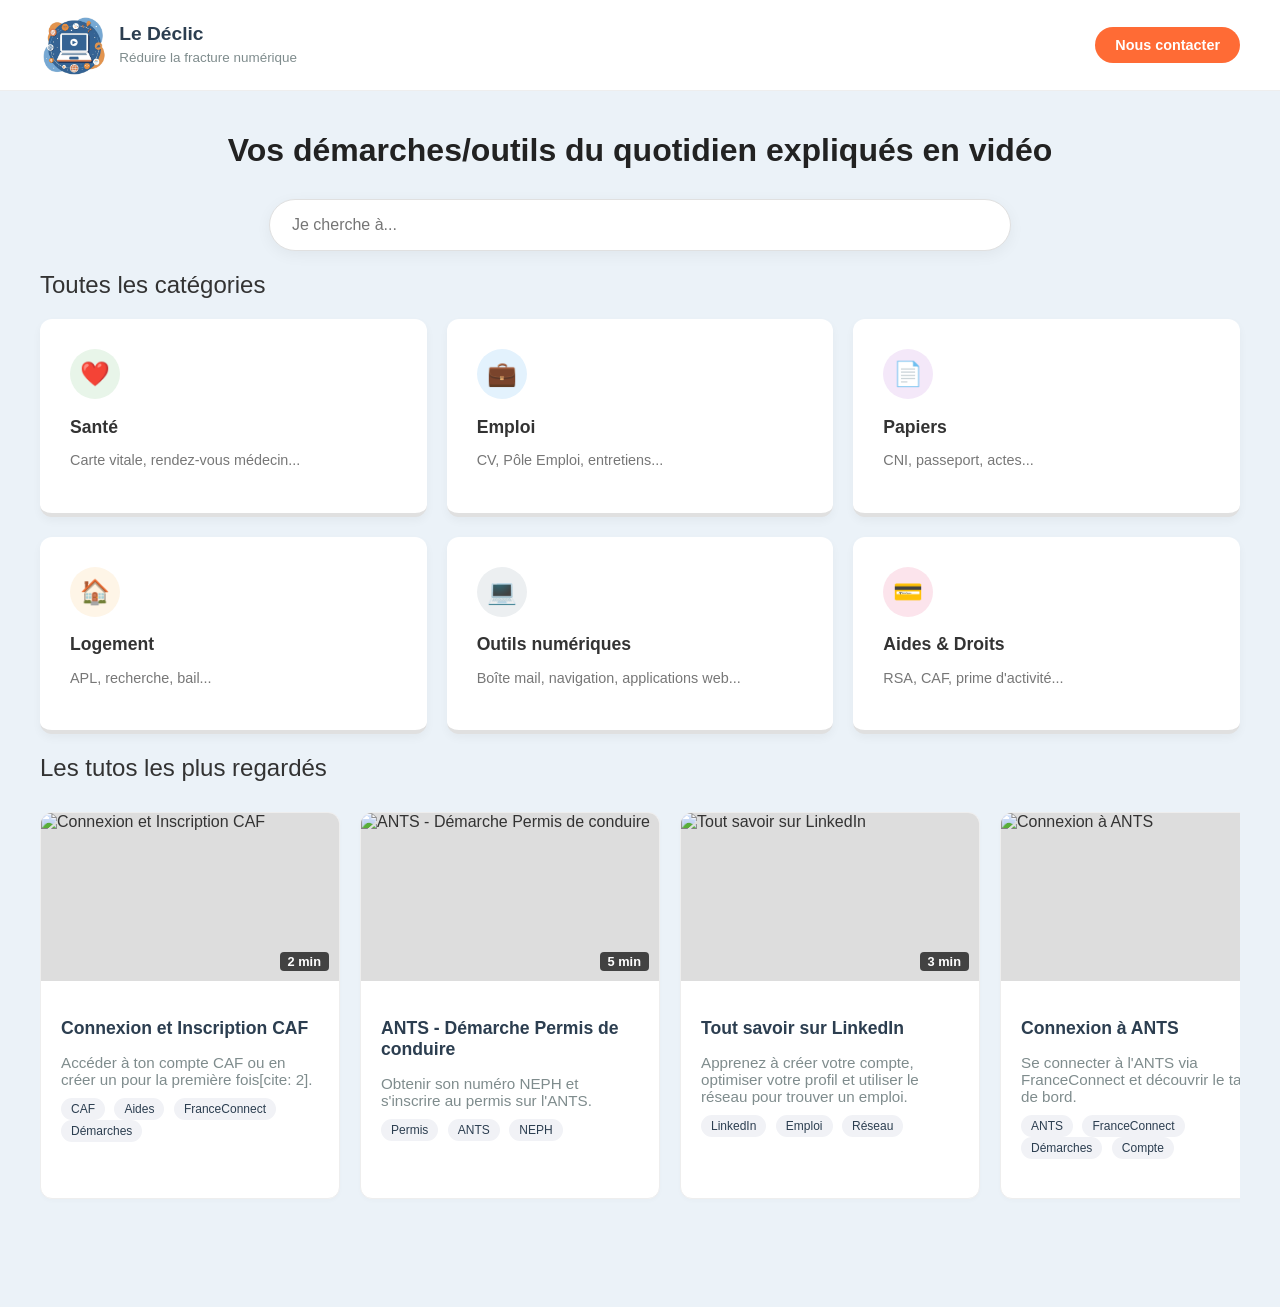
==== commit 3e51af89: "Add new video" ====
--- a/index.html
+++ b/index.html
@@ -185,8 +185,8 @@
         // --- LE CAROUSEL DES VIDÉOS POPULAIRES ---
             const containerCarousel = document.getElementById('container-carousel');
             
-            // Ici, tu mets les ID des vidéos que tu veux afficher dans le carrousel !
-            const videosPopulaires = ["permis-conduire","compte-linkedin", "connexion-ants", "compte-google","rediger-mail-gmail"];
+            // les ID des vidéos que tu veux afficher dans le carrousel !
+            const videosPopulaires = ["connexion-caf", "permis-conduire", "compte-linkedin", "connexion-ants", "compte-google", "rediger-mail-gmail"];
 
             videosPopulaires.forEach(idVideo => {
                 const info = catalogue[idVideo];
--- a/style.css
+++ b/style.css
@@ -109,7 +109,7 @@
 .container {
     max-width: 1200px;
     margin: 0 auto;
-    padding-bottom: 50px; /* 👈 Ajoute une marge de sécurité en bas de chaque page */
+    padding: 0px 20px 50px 20px; 
 }
 
 /* Le système de grille */
@@ -390,7 +390,7 @@
 
 .checklist-item {
     display: flex;
-    align-items: center;
+    align-items: flex-start;
     gap: 10px;
     margin-top: 10px;
     font-size: 0.95rem;
@@ -401,6 +401,13 @@
     width: 18px; 
     height: 18px; 
     cursor: pointer; 
+    flex-shrink: 0; /* Empêche la case de s'écraser */
+}
+
+/* Quand la case est cochée (:checked), on cible le texte juste à côté (+) pour le barrer */
+.doc-checkbox:checked + .doc-texte {
+    text-decoration: line-through;
+    color: #a4b0be; /* Rend le texte un peu gris pour bien montrer que c'est fait */
 }
 
 .lexique-container {
@@ -501,4 +508,16 @@
         flex-direction: column;
         gap: 5px;
     }
+    /* 5. Correction des boutons de la page vidéo */
+    .video-main-col .card > div {
+        flex-direction: column; /* Empile les éléments à la verticale */
+        align-items: stretch !important; /* Force les boîtes à s'étirer sur toute la largeur */
+    }
+    
+    .video-main-col .bouton-contact {
+        display: block !important; /* Écrase le style inline-block du HTML */
+        width: 100% !important;
+        box-sizing: border-box;
+        margin-top: 5px; /* Laisse un peu d'espace entre les boutons */
+    }
 }
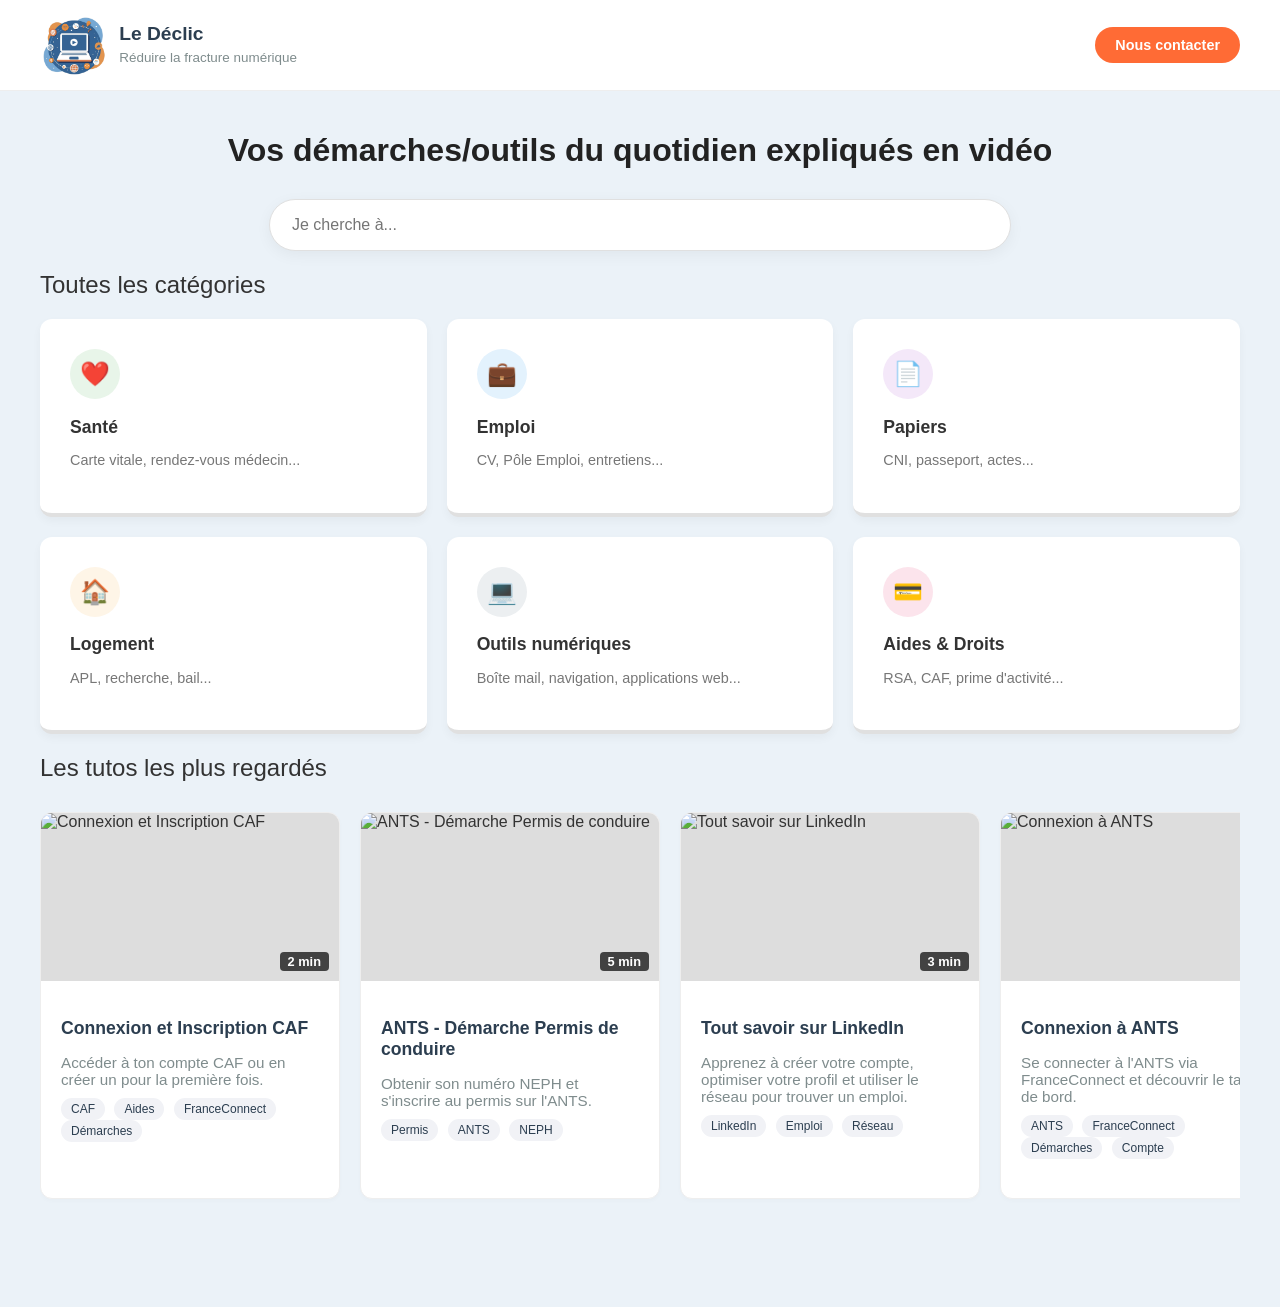
==== commit 10c1c8b0: "Update index.html" ====
--- a/index.html
+++ b/index.html
@@ -3,7 +3,7 @@
 <head>
     <meta charset="UTF-8"> <!--L'encodage des caractères.-->
     <meta name="viewport" content="width=device-width, initial-scale=1.0"> <!--Adapte la largeur de la page à la largeur de l'écran du téléphone.-->
-    <meta name="google-site-verification" content="ZJ17U2MjwLPLSK6fsxYixqTYV027T-jlp7sGYkFUqGk" />
+    <meta name="google-site-verification" content="-iX52uAJKzeZEmKjF4vhW6ccR6uHo3M17Zt-r-lX9E4" />
     <title>Le declic</title> <!--le titre de la page web-->
     <meta name="description" content="Le Déclic vous aide à réduire la fracture numérique avec des tutoriels vidéos simples pour vos démarches administratives et outils du quotidien (santé, emploi, impôts).">
     <link rel="stylesheet" href="style.css"> <!--connecter à notre CSS-->
@@ -377,4 +377,4 @@
         });
     </script>
 </body>
-</html>+</html>
